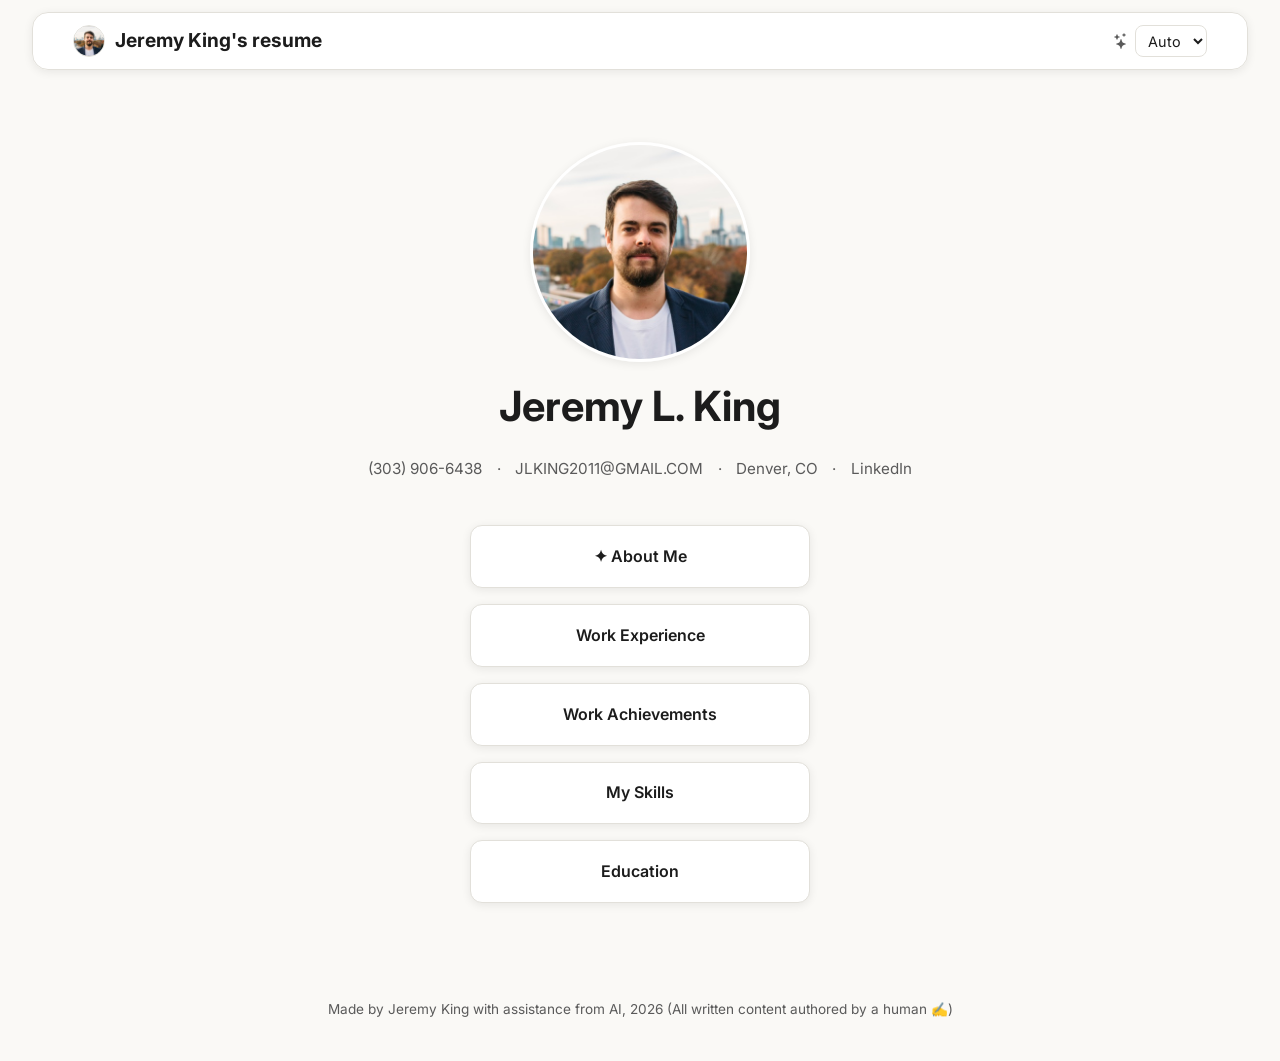
==== index.html @ a073c4af "Initial commit: résumé site Static HTML/CSS/JS résumé site — home page plus About Me, Work Experienc" ====
<!DOCTYPE html>
<html lang="en">
<head>
<meta charset="UTF-8">
<!-- Sets the theme before first paint to avoid a flash of the wrong theme.
     Intentionally inline (must run before CSS/paint, so it cannot be an
     external deferred script) and duplicated byte-for-byte on every page —
     keep all 6 copies identical if you ever touch this. -->
<script>
  (function () {
    var pref = localStorage.getItem('theme-preference') || 'auto';
    var theme = pref === 'auto'
      ? (window.matchMedia('(prefers-color-scheme: dark)').matches ? 'dark' : 'light')
      : pref;
    document.documentElement.setAttribute('data-theme', theme);
  })();
</script>
<meta name="viewport" content="width=device-width, initial-scale=1.0">
<title>Jeremy L King — Résumé</title>
<link rel="icon" type="image/png" href="images/favicon.png" sizes="64x64">
<link rel="preconnect" href="https://fonts.googleapis.com">
<link rel="preconnect" href="https://fonts.gstatic.com" crossorigin>
<link href="https://fonts.googleapis.com/css2?family=Inter:wght@400;500;600;700&display=swap" rel="stylesheet">
<link rel="stylesheet" href="css/style.css">
</head>
<body>

<!-- Header markup is duplicated verbatim on every page (no build step or
     JS include, so the site stays dependency-free and works over file://).
     Keep all 6 pages' header block in sync when editing. -->
<header class="site-header">
  <a class="brand" href="index.html" aria-label="Jeremy King's resume — Home">
    <img class="brand__headshot" src="images/header-headshot.jpg" alt="" width="32" height="32" decoding="async">
    <span class="brand__name">Jeremy King's resume</span>
  </a>
  <div class="theme-switcher">
    <span id="theme-icon" class="theme-switcher__icon" aria-hidden="true"></span>
    <select id="theme-select" aria-label="Theme">
      <option value="dark">Dark</option>
      <option value="light">Light</option>
      <option value="auto">Auto</option>
    </select>
  </div>
</header>

<main class="home">
  <img class="home__headshot" src="images/home-headshot.jpg" alt="Portrait of Jeremy L King" width="220" height="220" decoding="async" fetchpriority="high">
  <h1 class="home__name">Jeremy L. King</h1>
  <p class="home__contact">
    <a href="tel:+13039066438">(303) 906-6438</a>
    <span aria-hidden="true">&middot;</span>
    <a href="mailto:jlking2011@gmail.com">JLKING2011@GMAIL.COM</a>
    <span aria-hidden="true">&middot;</span>
    <span>Denver, CO</span>
    <span aria-hidden="true">&middot;</span>
    <a href="https://www.linkedin.com/in/jeremy-king-a2b45b86" target="_blank" rel="noopener">LinkedIn</a>
  </p>

  <nav class="home__grid" aria-label="Résumé sections">
    <a class="nav-button" href="profile.html">&#10022; About Me</a>
    <a class="nav-button" href="experience.html">Work Experience</a>
    <a class="nav-button" href="achievements.html">Work Achievements</a>
    <a class="nav-button" href="skills.html">My Skills</a>
    <a class="nav-button" href="education.html">Education</a>
  </nav>
</main>

<footer class="site-footer">
  Made by Jeremy King with assistance from AI, 2026 (All written content authored by a human &#9997;&#65039;)
</footer>

<script src="js/theme.js" defer></script>
</body>
</html>
---- css/style.css ----
/* ---------- Theme variables ---------- */
:root {
  --font-sans: 'Inter', -apple-system, BlinkMacSystemFont, 'Segoe UI', Roboto, sans-serif;

  --accent: #06055c;
  --accent-alt: #c9a227;

  --radius: 12px;
  --transition: 180ms ease;
  --max-width: 860px;
}

:root,
[data-theme='light'] {
  --bg: #faf9f6;
  --bg-elevated: #ffffff;
  --text: #1c1c1c;
  --text-muted: #5a5a5a;
  --border: #e2e0da;
  --shadow: 0 2px 10px rgba(0, 0, 0, 0.08);
  --shadow-hover: 0 10px 24px rgba(0, 0, 0, 0.15);
  --button-bg: #ffffff;
  --button-hover-bg: var(--accent);
  --button-hover-text: #ffffff;
  --header-bg: rgba(255, 255, 255, 0.92);
  --letter-bg: #f3ead4;
  --letter-border: #d9c7a0;
}

[data-theme='dark'] {
  --bg: #14181a;
  --bg-elevated: #1d2226;
  --text: #ecebe8;
  --text-muted: #a7a7a2;
  --border: #2b3134;
  --shadow: 0 2px 14px rgba(0, 0, 0, 0.5);
  --shadow-hover: 0 12px 26px rgba(0, 0, 0, 0.55);
  --button-bg: #1d2226;
  --button-hover-bg: var(--accent-alt);
  --button-hover-text: #14181a;
  --header-bg: rgba(36, 41, 45, 0.92);
  --accent: var(--accent-alt);
  --letter-bg: #2b2a28;
  --letter-border: #46443e;
}

/* ---------- Reset / base ---------- */
* {
  box-sizing: border-box;
}

html {
  color-scheme: light dark;
  /* Cross-document view transitions can briefly reveal the <html> root's
     own background (not just <body>'s) while the old/new snapshots are
     compositing. Without this it defaults to white and flashes behind the
     header on every navigation. */
  background: var(--bg);
}

body {
  margin: 0;
  min-height: 100vh;
  background: var(--bg);
  color: var(--text);
  font-family: var(--font-sans);
  line-height: 1.6;
  transition: background var(--transition), color var(--transition);
}

h1, h2, h3, h4 {
  font-family: var(--font-sans);
  line-height: 1.2;
  margin: 0 0 0.6em;
}

a {
  color: var(--accent);
}

img {
  max-width: 100%;
  display: block;
}

/* ---------- Header ---------- */
.site-header {
  position: sticky;
  top: 0.75rem;
  z-index: 10;
  display: flex;
  align-items: center;
  justify-content: space-between;
  gap: 1rem;
  margin: 0.75rem clamp(0.75rem, 4vw, 2rem) 0;
  padding: 0.75rem clamp(1rem, 4vw, 2.5rem);
  background: var(--header-bg);
  border: 1px solid var(--border);
  border-radius: 16px;
  box-shadow: var(--shadow);
}

.brand {
  display: flex;
  align-items: center;
  gap: 0.6rem;
  text-decoration: none;
  color: var(--text);
  border-radius: var(--radius);
  padding: 0.35rem 0.6rem;
  margin: -0.35rem -0.6rem;
  transition: background var(--transition), color var(--transition), transform var(--transition);
}

.brand:hover,
.brand:focus-visible {
  transform: translateY(-1px);
}

.brand:hover .brand__name,
.brand:focus-visible .brand__name {
  text-decoration: underline;
}

.brand__headshot {
  width: 32px;
  height: 32px;
  border-radius: 50%;
  object-fit: cover;
  flex-shrink: 0;
  border: 1px solid var(--border);
}

.brand__name {
  font-family: var(--font-sans);
  font-weight: 700;
  font-size: clamp(0.95rem, 2.5vw, 1.2rem);
  line-height: 1;
  white-space: nowrap;
}

.theme-switcher {
  display: flex;
  align-items: center;
  gap: 0.4rem;
  flex-shrink: 0;
}

.theme-switcher__icon {
  display: flex;
  align-items: center;
  color: var(--text-muted);
  flex-shrink: 0;
}

.theme-switcher__icon svg {
  display: block;
}

.theme-switcher select {
  font-family: var(--font-sans);
  font-size: 0.9rem;
  color: var(--text);
  background: var(--bg-elevated);
  border: 1px solid var(--border);
  border-radius: 8px;
  padding: 0.35rem 0.5rem;
  cursor: pointer;
  transition: border-color var(--transition);
}

.theme-switcher select:hover,
.theme-switcher select:focus-visible {
  border-color: var(--accent);
}

/* ---------- Home page ---------- */
.home {
  max-width: var(--max-width);
  margin: 0 auto;
  padding: clamp(2rem, 6vw, 4.5rem) 1.5rem 4rem;
  text-align: center;
}

.home__headshot {
  width: clamp(160px, 30vw, 220px);
  height: clamp(160px, 30vw, 220px);
  border-radius: 50%;
  object-fit: cover;
  margin: 0 auto 1.25rem;
  box-shadow: var(--shadow);
  border: 3px solid var(--bg-elevated);
}

.home__name {
  font-size: clamp(1.8rem, 4vw, 2.6rem);
}

.home__contact {
  display: flex;
  flex-wrap: wrap;
  justify-content: center;
  gap: 0.3rem 0.9rem;
  color: var(--text-muted);
  margin: 0;
  font-size: 0.95rem;
}

.home__contact a {
  color: var(--text-muted);
  text-decoration: none;
}

.home__contact a:hover,
.home__contact a:focus-visible {
  color: var(--accent);
  text-decoration: underline;
}

.home__grid {
  display: flex;
  flex-direction: column;
  gap: 1rem;
  max-width: 340px;
  margin: 2.75rem auto 0;
}

.nav-button {
  display: flex;
  align-items: center;
  justify-content: center;
  padding: 1.1rem 1.5rem;
  background: var(--button-bg);
  border: 1px solid var(--border);
  border-radius: var(--radius);
  box-shadow: var(--shadow);
  color: var(--text);
  font-weight: 600;
  text-decoration: none;
  transition: background var(--transition), color var(--transition),
    transform var(--transition), box-shadow var(--transition);
}

.nav-button:hover,
.nav-button:focus-visible {
  background: var(--button-hover-bg);
  color: var(--button-hover-text);
  transform: translateY(-3px);
  box-shadow: var(--shadow-hover);
}

/* ---------- Section pages ---------- */
.page {
  max-width: var(--max-width);
  margin: 0 auto;
  padding: clamp(2rem, 6vw, 3.5rem) 1.5rem 4rem;
}

.page__title {
  font-size: clamp(1.8rem, 4vw, 2.4rem);
}

.page__content p {
  color: var(--text);
  max-width: 640px;
}

/* Gives the whole page the feel of a single handwritten letter tucked
   inside a paper (light) / grained (dark) card, rather than plain text. */
.letter {
  max-width: 680px;
  background-color: var(--letter-bg);
  background-image: url("data:image/svg+xml,%3Csvg xmlns='http://www.w3.org/2000/svg' width='120' height='120'%3E%3Cfilter id='n'%3E%3CfeTurbulence type='fractalNoise' baseFrequency='0.85' numOctaves='2' stitchTiles='stitch'/%3E%3C/filter%3E%3Crect width='100%25' height='100%25' filter='url(%23n)' opacity='0.05'/%3E%3C/svg%3E");
  border: 1px solid var(--letter-border);
  border-radius: var(--radius);
  padding: 1.75rem 2rem;
}

.letter p {
  text-align: justify;
  hyphens: auto;
}

.letter .closing-line {
  text-align: center;
}

.closing-line {
  font-weight: 700;
}

.page__content p + p {
  margin-top: 1em;
}

.page__content ul {
  margin: 0.75rem 0 0;
  padding: 0;
  list-style: none;
  max-width: 640px;
}

.page__content li {
  position: relative;
  padding-left: 1.1rem;
  margin-bottom: 0.5rem;
}

.page__content li::before {
  content: '\2014';
  position: absolute;
  left: 0;
  color: var(--accent);
}

.entry {
  margin-bottom: 2.25rem;
}

.entry:last-child {
  margin-bottom: 0;
}

.entry__header {
  display: flex;
  align-items: center;
  gap: 0.9rem;
  margin-bottom: 0.75rem;
}

.entry__header > div {
  flex: 1 1 auto;
  min-width: 0;
}

.entry__logo {
  height: 44px;
  width: auto;
  max-width: 84px;
  object-fit: contain;
  background: #ffffff;
  border: 1px solid var(--border);
  border-radius: 8px;
  padding: 4px;
  flex-shrink: 0;
}

.entry__title {
  font-size: 1.15rem;
  text-transform: uppercase;
  letter-spacing: 0.03em;
  margin-bottom: 0.2rem;
}

.entry__header .entry__title,
.entry__header .entry__group-title {
  margin-bottom: 0;
}

.entry__title-meta {
  text-transform: none;
  letter-spacing: normal;
  font-weight: 400;
  color: var(--text-muted);
}

.entry__role {
  font-size: 1.15rem;
  font-weight: 400;
  line-height: 1.3;
  color: var(--text-muted);
  margin: 0.2rem 0 0;
}

/* Without this, the generic ".page__content p + p" rule below wins on
   specificity (two type selectors) and overrides .entry__role's own
   margin-top, making stacked role lines (e.g. degree + minor) drift out
   of alignment with the line above them. */
.entry__role + .entry__role {
  margin-top: 0.2rem;
}

.entry__group-title {
  font-size: 1.1rem;
  margin-bottom: 0.75rem;
}

.entry-note {
  color: var(--text-muted);
  font-style: italic;
  margin-top: 1.5rem;
}

.skills-list {
  display: flex;
  flex-wrap: wrap;
  gap: 0.6rem;
  list-style: none;
  padding: 0;
  margin: 0.75rem 0 0;
  max-width: 640px;
}

.skills-list li {
  padding: 0.5rem 0.9rem;
  margin: 0;
  background: var(--bg-elevated);
  border: 1px solid var(--border);
  border-radius: 999px;
  font-size: 0.9rem;
}

.skills-list li::before {
  content: none;
}

.back-link {
  display: inline-block;
  margin-top: 2.5rem;
  font-weight: 600;
  text-decoration: none;
}

.back-link:hover,
.back-link:focus-visible {
  text-decoration: underline;
}

/* ---------- Footer ---------- */
.site-footer {
  text-align: center;
  color: var(--text-muted);
  font-size: 0.85rem;
  padding: 2rem 1.5rem 2.5rem;
}
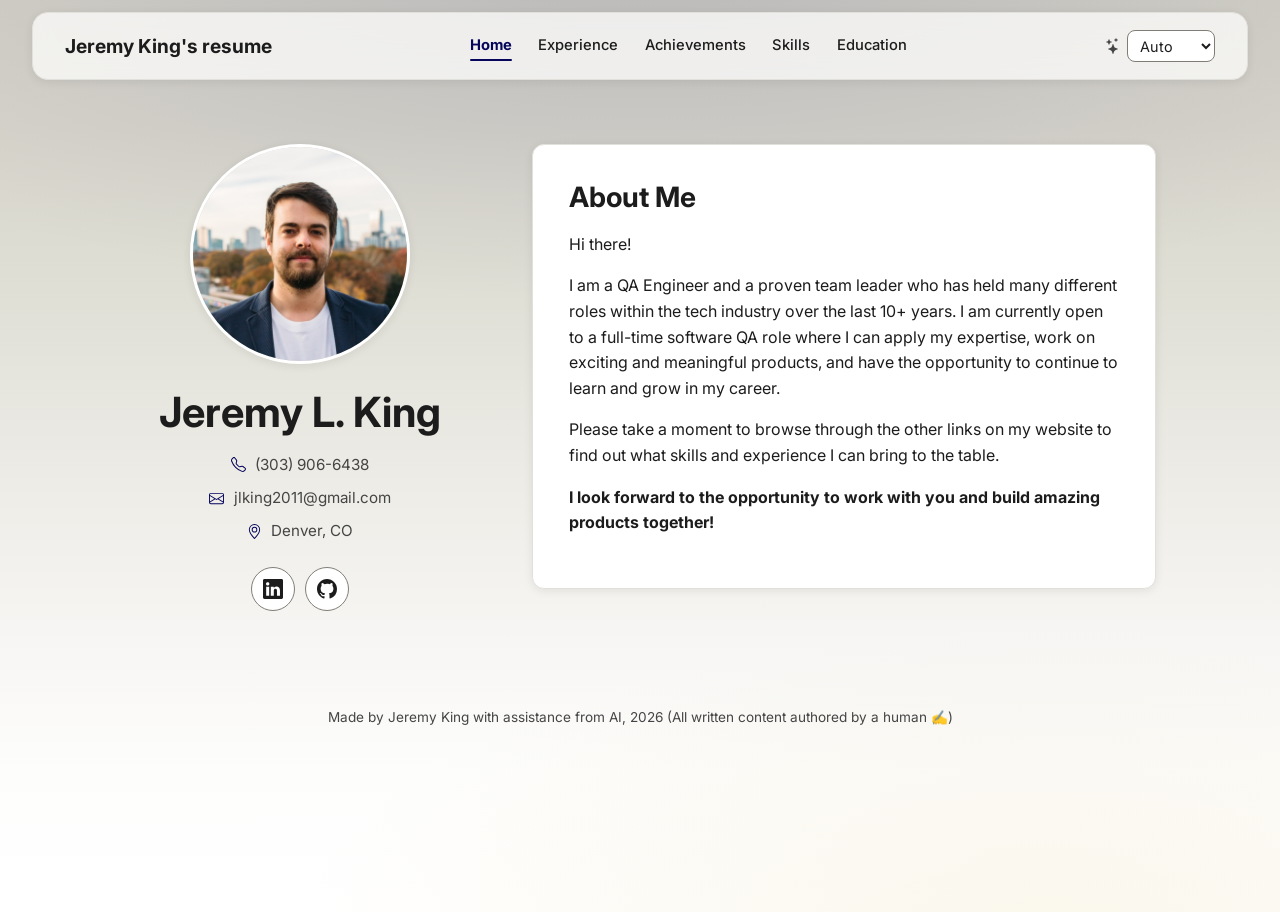
==== commit 2d8591e5: "Redesign: layered gradient, merged home/About, persistent header nav Rebuilds the site's visual lang" ====
--- a/index.html
+++ b/index.html
@@ -5,7 +5,7 @@
 <!-- Sets the theme before first paint to avoid a flash of the wrong theme.
      Intentionally inline (must run before CSS/paint, so it cannot be an
      external deferred script) and duplicated byte-for-byte on every page —
-     keep all 6 copies identical if you ever touch this. -->
+     keep all 5 copies identical if you ever touch this. -->
 <script>
   (function () {
     var pref = localStorage.getItem('theme-preference') || 'auto';
@@ -17,7 +17,9 @@
 </script>
 <meta name="viewport" content="width=device-width, initial-scale=1.0">
 <title>Jeremy L King — Résumé</title>
-<link rel="icon" type="image/png" href="images/favicon.png" sizes="64x64">
+<meta name="description" content="Jeremy L. King — QA Engineer and team leader in Denver, CO. 10+ years across the tech industry.">
+<link rel="icon" href="images/favicon.svg" type="image/svg+xml">
+<link rel="icon" href="images/favicon-32.png" sizes="32x32">
 <link rel="preconnect" href="https://fonts.googleapis.com">
 <link rel="preconnect" href="https://fonts.gstatic.com" crossorigin>
 <link href="https://fonts.googleapis.com/css2?family=Inter:wght@400;500;600;700&display=swap" rel="stylesheet">
@@ -25,14 +27,28 @@
 </head>
 <body>
 
+<a class="skip-link" href="#main">Skip to main content</a>
+
 <!-- Header markup is duplicated verbatim on every page (no build step or
      JS include, so the site stays dependency-free and works over file://).
-     Keep all 6 pages' header block in sync when editing. -->
+     Keep all 5 pages' header block in sync when editing.
+
+     The ONLY difference permitted between copies is which single nav link is
+     flagged as the current page -- exactly one per page. (The attribute is
+     deliberately not named in this comment so that grepping for it returns
+     only real occurrences.) The site title is static text, not a link; the
+     Home item is what navigates home. -->
 <header class="site-header">
-  <a class="brand" href="index.html" aria-label="Jeremy King's resume — Home">
-    <img class="brand__headshot" src="images/header-headshot.jpg" alt="" width="32" height="32" decoding="async">
-    <span class="brand__name">Jeremy King's resume</span>
-  </a>
+  <span class="brand"><span class="brand__name">Jeremy King's resume</span></span>
+  <nav class="site-nav" aria-label="Résumé sections">
+    <ul class="site-nav__list">
+      <li><a href="index.html" aria-current="page">Home</a></li>
+      <li><a href="experience.html">Experience</a></li>
+      <li><a href="achievements.html">Achievements</a></li>
+      <li><a href="skills.html">Skills</a></li>
+      <li><a href="education.html">Education</a></li>
+    </ul>
+  </nav>
   <div class="theme-switcher">
     <span id="theme-icon" class="theme-switcher__icon" aria-hidden="true"></span>
     <select id="theme-select" aria-label="Theme">
@@ -43,26 +59,53 @@
   </div>
 </header>
 
-<main class="home">
-  <img class="home__headshot" src="images/home-headshot.jpg" alt="Portrait of Jeremy L King" width="220" height="220" decoding="async" fetchpriority="high">
-  <h1 class="home__name">Jeremy L. King</h1>
-  <p class="home__contact">
-    <a href="tel:+13039066438">(303) 906-6438</a>
-    <span aria-hidden="true">&middot;</span>
-    <a href="mailto:jlking2011@gmail.com">JLKING2011@GMAIL.COM</a>
-    <span aria-hidden="true">&middot;</span>
-    <span>Denver, CO</span>
-    <span aria-hidden="true">&middot;</span>
-    <a href="https://www.linkedin.com/in/jeremy-king-a2b45b86" target="_blank" rel="noopener">LinkedIn</a>
-  </p>
+<!-- DOM order here is identity → about, which is both the correct reading
+     order and the intended visual order. The two columns are laid out with
+     flex-wrap and no `order`, so focus order can never drift from visual
+     order. Don't reorder these blocks in CSS. -->
+<main class="home" id="main" tabindex="-1">
+  <div class="home__identity">
+    <img class="home__headshot" src="images/home-headshot.jpg" alt="Portrait of Jeremy L King" width="220" height="220" decoding="async" fetchpriority="high">
+    <h1 class="home__name">Jeremy L. King</h1>
 
-  <nav class="home__grid" aria-label="Résumé sections">
-    <a class="nav-button" href="profile.html">&#10022; About Me</a>
-    <a class="nav-button" href="experience.html">Work Experience</a>
-    <a class="nav-button" href="achievements.html">Work Achievements</a>
-    <a class="nav-button" href="skills.html">My Skills</a>
-    <a class="nav-button" href="education.html">Education</a>
-  </nav>
+    <ul class="home__contact">
+      <li>
+        <svg aria-hidden="true" focusable="false" width="15" height="15" viewBox="0 0 16 16" fill="currentColor"><path d="M3.654 1.328a.678.678 0 0 0-1.015-.063L1.605 2.3c-.483.484-.661 1.169-.45 1.77a17.6 17.6 0 0 0 4.168 6.608 17.6 17.6 0 0 0 6.608 4.168c.601.211 1.286.033 1.77-.45l1.034-1.034a.678.678 0 0 0-.063-1.015l-2.307-1.794a.68.68 0 0 0-.58-.122l-2.19.547a1.75 1.75 0 0 1-1.657-.459L5.482 8.062a1.75 1.75 0 0 1-.46-1.657l.548-2.19a.68.68 0 0 0-.122-.58zM1.884.511a1.745 1.745 0 0 1 2.612.163L6.29 2.98c.329.423.445.974.315 1.494l-.547 2.19a.68.68 0 0 0 .178.643l2.457 2.457a.68.68 0 0 0 .644.178l2.189-.547a1.75 1.75 0 0 1 1.494.315l2.306 1.794c.829.645.905 1.87.163 2.611l-1.034 1.034c-.74.74-1.846 1.065-2.877.702a18.6 18.6 0 0 1-7.01-4.42 18.6 18.6 0 0 1-4.42-7.009c-.362-1.03-.037-2.137.703-2.877z"/></svg>
+        <a href="tel:+13039066438">(303) 906-6438</a>
+      </li>
+      <li>
+        <svg aria-hidden="true" focusable="false" width="15" height="15" viewBox="0 0 16 16" fill="currentColor"><path d="M0 4a2 2 0 0 1 2-2h12a2 2 0 0 1 2 2v8a2 2 0 0 1-2 2H2a2 2 0 0 1-2-2zm2-1a1 1 0 0 0-1 1v.217l7 4.2 7-4.2V4a1 1 0 0 0-1-1zm13 2.383-4.708 2.825L15 11.105zm-.034 6.876-5.64-3.471L8 9.583l-1.326-.795-5.64 3.47A1 1 0 0 0 2 13h12a1 1 0 0 0 .966-.741M1 11.105l4.708-2.897L1 5.383z"/></svg>
+        <a href="mailto:jlking2011@gmail.com">jlking2011@gmail.com</a>
+      </li>
+      <li>
+        <svg aria-hidden="true" focusable="false" width="15" height="15" viewBox="0 0 16 16" fill="currentColor"><path d="M12.166 8.94c-.524 1.062-1.234 2.12-1.96 3.07A32 32 0 0 1 8 14.58a32 32 0 0 1-2.206-2.57c-.726-.95-1.436-2.008-1.96-3.07C3.304 7.867 3 6.862 3 6a5 5 0 0 1 10 0c0 .862-.305 1.867-.834 2.94M8 16s6-5.686 6-10A6 6 0 0 0 2 6c0 4.314 6 10 6 10"/><path d="M8 8a2 2 0 1 1 0-4 2 2 0 0 1 0 4m0 1a3 3 0 1 0 0-6 3 3 0 0 0 0 6"/></svg>
+        <span>Denver, CO</span>
+      </li>
+    </ul>
+
+    <ul class="home__social">
+      <li>
+        <a href="https://www.linkedin.com/in/jeremy-king-a2b45b86" target="_blank" rel="noopener">
+          <svg aria-hidden="true" focusable="false" width="20" height="20" viewBox="0 0 16 16" fill="currentColor"><path d="M0 1.146C0 .513.526 0 1.175 0h13.65C15.474 0 16 .513 16 1.146v13.708c0 .633-.526 1.146-1.175 1.146H1.175C.526 16 0 15.487 0 14.854zm4.943 12.248V6.169H2.542v7.225zm-1.2-8.212c.837 0 1.358-.554 1.358-1.248-.015-.709-.52-1.248-1.342-1.248-.822 0-1.359.54-1.359 1.248 0 .694.521 1.248 1.327 1.248zm4.908 8.212V9.359c0-.216.016-.432.08-.586.173-.431.568-.878 1.232-.878.869 0 1.216.662 1.216 1.634v3.865h2.401V9.25c0-2.22-1.184-3.252-2.764-3.252-1.274 0-1.845.7-2.165 1.193v.025h-.016l.016-.025V6.169h-2.4c.03.678 0 7.225 0 7.225z"/></svg>
+          <span class="visually-hidden">LinkedIn profile (opens in a new tab)</span>
+        </a>
+      </li>
+      <li>
+        <a href="https://github.com/jeremylking" target="_blank" rel="noopener">
+          <svg aria-hidden="true" focusable="false" width="20" height="20" viewBox="0 0 16 16" fill="currentColor"><path d="M8 0C3.58 0 0 3.58 0 8c0 3.54 2.29 6.53 5.47 7.59.4.07.55-.17.55-.38 0-.19-.01-.82-.01-1.49-2.01.37-2.53-.49-2.69-.94-.09-.23-.48-.94-.82-1.13-.28-.15-.68-.52-.01-.53.63-.01 1.08.58 1.23.82.72 1.21 1.87.87 2.33.66.07-.52.28-.87.51-1.07-1.78-.2-3.64-.89-3.64-3.95 0-.87.31-1.59.82-2.15-.08-.2-.36-1.02.08-2.12 0 0 .67-.21 2.2.82a7.42 7.42 0 0 1 2-.27c.68 0 1.36.09 2 .27 1.53-1.04 2.2-.82 2.2-.82.44 1.1.16 1.92.08 2.12.51.56.82 1.27.82 2.15 0 3.07-1.87 3.75-3.65 3.95.29.25.54.73.54 1.48 0 1.07-.01 1.93-.01 2.2 0 .21.15.46.55.38A7.99 7.99 0 0 0 16 8c0-4.42-3.58-8-8-8"/></svg>
+          <span class="visually-hidden">GitHub profile (opens in a new tab)</span>
+        </a>
+      </li>
+    </ul>
+  </div>
+
+  <div class="home__about">
+    <h2>About Me</h2>
+    <p>Hi there!</p>
+    <p>I am a QA Engineer and a proven team leader who has held many different roles within the tech industry over the last 10+ years. I am currently open to a full-time software QA role where I can apply my expertise, work on exciting and meaningful products, and have the opportunity to continue to learn and grow in my career.</p>
+    <p>Please take a moment to browse through the other links on my website to find out what skills and experience I can bring to the table.</p>
+    <p class="closing-line">I look forward to the opportunity to work with you and build amazing products together!</p>
+  </div>
 </main>
 
 <footer class="site-footer">
--- a/css/style.css
+++ b/css/style.css
@@ -1,47 +1,98 @@
-/* ---------- Theme variables ---------- */
+/* ---------- Theme variables ----------
+
+   Colour values here are not eyeballed. Because the page backdrop is a
+   viewport-fixed gradient (see "Layered background"), every scroll position
+   exposes the *whole* gradient range to every piece of text, so each
+   foreground was verified against both gradient extremes AND against the
+   translucent header pill composited over both extremes. Worst cases:
+   light --text-muted 4.80:1, dark --text-muted 4.66:1 (WCAG 2.2 AA needs
+   4.5:1 body text, 3:1 UI). If you change a --grad-* stop, a --glow-* alpha,
+   or --text-muted, re-verify before committing.                             */
+
 :root {
   --font-sans: 'Inter', -apple-system, BlinkMacSystemFont, 'Segoe UI', Roboto, sans-serif;
 
-  --accent: #06055c;
-  --accent-alt: #c9a227;
-
   --radius: 12px;
+  --radius-lg: 16px;
   --transition: 180ms ease;
   --max-width: 860px;
+  --max-width-home: 1080px;
+
+  /* Header geometry. --header-h is only ever used for scroll-padding-top, so
+     being slightly off costs a little whitespace, never occluded content. */
+  --header-inset: 0.75rem;
+  --header-h: 4.5rem;
+
+  /* Minimum interactive target (WCAG 2.2 2.5.8 needs 24px; 44px is the
+     comfortable touch size). */
+  --tap: 2.75rem;
+
+  --logo-bg: #ffffff;
 }
 
 :root,
 [data-theme='light'] {
   --bg: #faf9f6;
+  --bg-canvas: #e6e5de;
   --bg-elevated: #ffffff;
   --text: #1c1c1c;
-  --text-muted: #5a5a5a;
+  --text-muted: #454545;
   --border: #e2e0da;
+  --border-strong: #807d76;
+
+  --accent: #06055c;
+  --accent-contrast: #ffffff;
+  --focus-ring: #06055c;
+
+  --grad-top: #d6d4c8;
+  --grad-1: #d8d6cb;
+  --grad-2: #deddd3;
+  --grad-3: #e6e5de;
+  --grad-4: #efeee9;
+  --grad-5: #f7f6f4;
+  --grad-6: #fdfdfc;
+  --grad-bot: #ffffff;
+  --glow-top: rgba(6, 5, 92, 0.13);
+  --glow-bot: rgba(201, 162, 39, 0.09);
+
   --shadow: 0 2px 10px rgba(0, 0, 0, 0.08);
   --shadow-hover: 0 10px 24px rgba(0, 0, 0, 0.15);
-  --button-bg: #ffffff;
-  --button-hover-bg: var(--accent);
-  --button-hover-text: #ffffff;
+
   --header-bg: rgba(255, 255, 255, 0.92);
-  --letter-bg: #f3ead4;
-  --letter-border: #d9c7a0;
+  --header-bg-glass: rgba(255, 255, 255, 0.72);
+  --header-bg-opaque: #ffffff;
 }
 
 [data-theme='dark'] {
   --bg: #14181a;
+  --bg-canvas: #1b1e23;
   --bg-elevated: #1d2226;
   --text: #ecebe8;
-  --text-muted: #a7a7a2;
+  --text-muted: #b8b8b2;
   --border: #2b3134;
+  --border-strong: #7c848a;
+
+  --accent: #dcb43f;
+  --accent-contrast: #14181a;
+  --focus-ring: #e0bb4a;
+
+  --grad-top: #08090b;
+  --grad-1: #0b0c0e;
+  --grad-2: #121417;
+  --grad-3: #1b1e23;
+  --grad-4: #252a2f;
+  --grad-5: #2e343b;
+  --grad-6: #353c44;
+  --grad-bot: #383f47;
+  --glow-top: rgba(6, 5, 92, 0.26);
+  --glow-bot: rgba(201, 162, 39, 0.09);
+
   --shadow: 0 2px 14px rgba(0, 0, 0, 0.5);
   --shadow-hover: 0 12px 26px rgba(0, 0, 0, 0.55);
-  --button-bg: #1d2226;
-  --button-hover-bg: var(--accent-alt);
-  --button-hover-text: #14181a;
+
   --header-bg: rgba(36, 41, 45, 0.92);
-  --accent: var(--accent-alt);
-  --letter-bg: #2b2a28;
-  --letter-border: #46443e;
+  --header-bg-glass: rgba(36, 41, 45, 0.72);
+  --header-bg-opaque: #24292d;
 }
 
 /* ---------- Reset / base ---------- */
@@ -50,28 +101,100 @@
 }
 
 html {
+  /* Fallback for the no-JS / no-attribute case; the per-theme rules below
+     win once the inline <head> script has set data-theme. Declaring it per
+     theme matters because a static "light dark" lets the UA paint the
+     native <select> popup in the wrong scheme when a theme is forced. */
   color-scheme: light dark;
-  /* Cross-document view transitions can briefly reveal the <html> root's
-     own background (not just <body>'s) while the old/new snapshots are
-     compositing. Without this it defaults to white and flashes behind the
-     header on every navigation. */
-  background: var(--bg);
-}
+
+  /* Propagated to the canvas, so this also fills the area exposed by iOS
+     rubber-band overscroll. Deliberately the *midpoint* of the gradient
+     ramp, so a transient seam is minimal at either end. It also remains the
+     flash guard it always was: cross-document view transitions can briefly
+     reveal the root's own background, which would otherwise default to
+     white and flash behind the header on every navigation. */
+  background-color: var(--bg-canvas);
+
+  /* Keeps the sticky header from covering a heading landed on via #hash.
+     Resolves against whichever --header-h the matching breakpoint set, since
+     custom properties are substituted at computed-value time. */
+  scroll-padding-top: calc(var(--header-h) + var(--header-inset) + 1rem);
+}
+
+[data-theme='light'] { color-scheme: light; }
+[data-theme='dark'] { color-scheme: dark; }
 
 body {
   margin: 0;
   min-height: 100vh;
-  background: var(--bg);
+  /* Plain block flow on purpose. A column flex/grid body would let the footer
+     be pinned to the viewport bottom on short pages, but it also stops the
+     header and main from shrinking below their min-content width, which
+     reintroduced horizontal scrolling at 200% text zoom (measured: 9 failures
+     across the width x zoom matrix, and `min-width: 0` on the children did not
+     fix it). Reflow (WCAG 1.4.10) beats footer placement. */
+  /* Must stay transparent. The backdrop below is a negative-z-index child of
+     <html>, which paints above <html>'s background but *below* <body>'s, so
+     any background here would hide the gradient completely. */
+  background: transparent;
   color: var(--text);
   font-family: var(--font-sans);
   line-height: 1.6;
-  transition: background var(--transition), color var(--transition);
+  /* Only engages when a word cannot fit at all (long emails, company names
+     under heavy text zoom); normal wrapping is unaffected. */
+  overflow-wrap: break-word;
+  transition: color var(--transition);
+}
+
+/* ---------- Layered background ----------
+
+   A viewport-fixed pseudo-element rather than a background on <body>:
+   - background-attachment: fixed is unreliable (iOS Safari sizes it to the
+     document) and silently degrades to `scroll` inside any backdrop-filter
+     containing block, which the header introduces.
+   - A document-length gradient resolves to flat within the first screenful
+     on a long page like experience.html, so "dark top, light bottom" would
+     only exist above the fold.
+
+   Bled 15vh past both viewport edges with the ramp clamped flat in the bleed
+   zones, so overscroll cannot reveal the flat canvas colour as a seam. Stop
+   positions are percentages of the element (not vh) so they stay consistent
+   with each other regardless of how the UA resolves viewport units.
+
+   The intermediate stops are a smoothstep -- t*t*(3-2t) -- interpolation of
+   the two endpoints. That easing is what prevents visible Mach banding; a
+   noise/dither overlay would also work but measurably costs 0.2-0.3 off
+   every contrast ratio, which this palette cannot spare.                    */
+html::before {
+  content: '';
+  position: fixed;
+  inset: -15vh 0;
+  z-index: -1;
+  pointer-events: none;
+  background-image:
+    radial-gradient(115% 42% at 50% 8%, var(--glow-top) 0%, transparent 70%),
+    radial-gradient(85% 38% at 82% 92%, var(--glow-bot) 0%, transparent 70%),
+    linear-gradient(
+      180deg,
+      var(--grad-top) 0,
+      var(--grad-top) 11.5%,
+      var(--grad-1) 22.5%,
+      var(--grad-2) 33.5%,
+      var(--grad-3) 44.5%,
+      var(--grad-4) 55.5%,
+      var(--grad-5) 66.5%,
+      var(--grad-6) 77.5%,
+      var(--grad-bot) 88.5%,
+      var(--grad-bot) 100%
+    );
 }
 
 h1, h2, h3, h4 {
   font-family: var(--font-sans);
   line-height: 1.2;
   margin: 0 0 0.6em;
+  /* The sticky header would otherwise cover a heading landed on via #hash. */
+  scroll-margin-top: calc(var(--header-h) + var(--header-inset) + 1rem);
 }
 
 a {
@@ -83,67 +206,183 @@
   display: block;
 }
 
+/* ---------- Accessibility utilities ---------- */
+
+/* Kept in the accessibility tree (unlike display:none) while off-screen. */
+.visually-hidden {
+  position: absolute;
+  width: 1px;
+  height: 1px;
+  margin: -1px;
+  padding: 0;
+  border: 0;
+  overflow: hidden;
+  clip-path: inset(50%);
+  white-space: nowrap;
+}
+
+.skip-link {
+  position: absolute;
+  left: var(--header-inset);
+  top: var(--header-inset);
+  z-index: 100;
+  display: inline-flex;
+  align-items: center;
+  min-height: var(--tap);
+  padding: 0.6rem 1rem;
+  background: var(--bg-elevated);
+  color: var(--text);
+  border: 2px solid var(--focus-ring);
+  border-radius: var(--radius);
+  font-weight: 600;
+  text-decoration: none;
+  transform: translateY(-150%);
+}
+
+.skip-link:focus-visible {
+  transform: none;
+}
+
+/* The default UA ring is easy to lose against a gradient; --focus-ring is
+   verified to at least 3:1 over every point of the backdrop in both themes. */
+:where(a, button, select, summary, [tabindex]):focus-visible {
+  outline: 3px solid var(--focus-ring);
+  outline-offset: 2px;
+}
+
+/* The skip link moves focus here programmatically, so a ring would be noise;
+   tabindex="-1" is required because Safari will not focus a non-focusable
+   fragment target, which would leave focus stranded in the header. */
+main:focus {
+  outline: none;
+}
+
 /* ---------- Header ---------- */
+
+/* Persistent via sticky, not fixed: sticky's containing block is <body>,
+   which spans the document, so it already never leaves the viewport -- and
+   its height is measured by layout rather than hard-coded, which matters
+   because the pill grows to two rows on narrow screens and grows again under
+   text zoom. A fixed header needs a matching offset on <main> and starts
+   eating content the moment that number is wrong. */
 .site-header {
   position: sticky;
-  top: 0.75rem;
+  top: var(--header-inset);
   z-index: 10;
   display: flex;
+  /* A no-op until brand + nav + switcher genuinely cannot share a line (only
+     happens under heavy text zoom). Wrapping beats overflowing; sticky
+     measures the taller pill by itself. */
+  flex-wrap: wrap;
   align-items: center;
-  justify-content: space-between;
-  gap: 1rem;
-  margin: 0.75rem clamp(0.75rem, 4vw, 2rem) 0;
-  padding: 0.75rem clamp(1rem, 4vw, 2.5rem);
+  gap: 0.75rem clamp(0.75rem, 2.5vw, 1.75rem);
+  margin: var(--header-inset) clamp(0.75rem, 4vw, 2rem) 0;
+  padding: 0.7rem clamp(0.9rem, 3vw, 2rem);
   background: var(--header-bg);
   border: 1px solid var(--border);
-  border-radius: 16px;
+  border-radius: var(--radius-lg);
   box-shadow: var(--shadow);
 }
 
+/* Deliberately no transition on `background` here -- Safari flickers the blur
+   mid-transition when backdrop-filter is active on the same element. */
+@supports ((backdrop-filter: blur(1px)) or (-webkit-backdrop-filter: blur(1px))) {
+  .site-header {
+    background: var(--header-bg-glass);
+    -webkit-backdrop-filter: blur(14px) saturate(160%);
+    backdrop-filter: blur(14px) saturate(160%);
+  }
+}
+
+ /* Static site title, not a link -- the Home nav item handles going home.
+    min-width:0 is load-bearing: it lets the title wrap rather than force the
+    header wider than a 320px viewport. */
 .brand {
   display: flex;
+  flex: 0 0 auto;
   align-items: center;
-  gap: 0.6rem;
-  text-decoration: none;
+  min-width: 0;
   color: var(--text);
-  border-radius: var(--radius);
-  padding: 0.35rem 0.6rem;
-  margin: -0.35rem -0.6rem;
-  transition: background var(--transition), color var(--transition), transform var(--transition);
-}
-
-.brand:hover,
-.brand:focus-visible {
-  transform: translateY(-1px);
-}
-
-.brand:hover .brand__name,
-.brand:focus-visible .brand__name {
-  text-decoration: underline;
-}
-
-.brand__headshot {
-  width: 32px;
-  height: 32px;
-  border-radius: 50%;
-  object-fit: cover;
-  flex-shrink: 0;
-  border: 1px solid var(--border);
 }
 
 .brand__name {
-  font-family: var(--font-sans);
   font-weight: 700;
   font-size: clamp(0.95rem, 2.5vw, 1.2rem);
   line-height: 1;
   white-space: nowrap;
 }
 
+.site-nav {
+  display: flex;
+  flex: 1 1 auto;
+  justify-content: center;
+  min-width: 0;
+}
+
+.site-nav__list {
+  display: flex;
+  flex-wrap: wrap;
+  justify-content: center;
+  align-items: center;
+  gap: 0.25rem;
+  margin: 0;
+  padding: 0;
+  list-style: none;
+  font-size: 0.92rem;
+  font-weight: 500;
+}
+
+.site-nav__list a {
+  display: flex;
+  position: relative;
+  align-items: center;
+  justify-content: center;
+  min-height: var(--tap);
+  /* One source of truth for the inline padding: the current-page rule below
+     insets its bar by exactly this much, so the bar always spans the label and
+     nothing more, at every breakpoint. */
+  --nav-pad: 0.7rem;
+  padding: 0 var(--nav-pad);
+  border-radius: 8px;
+  color: var(--text);
+  text-decoration: none;
+  text-decoration-thickness: 2px;
+  text-underline-offset: 4px;
+  white-space: nowrap;
+  transition: color var(--transition);
+}
+
+.site-nav__list a:hover {
+  color: var(--accent);
+  text-decoration: underline;
+}
+
+/* Current page is signalled by weight and a rule as well as colour, so it
+   survives WCAG 1.4.1 (Use of Colour). */
+.site-nav__list a[aria-current='page'] {
+  color: var(--accent);
+  font-weight: 700;
+}
+
+/* A pseudo-element rather than an inset box-shadow: the link box is nearly as
+   tall as the header pill, so a shadow on its bottom edge lands on the pill's
+   rounded border and reads as a rendering artifact. This tucks the rule under
+   the text instead. */
+.site-nav__list a[aria-current='page']::after {
+  content: '';
+  position: absolute;
+  inset-inline: var(--nav-pad);
+  bottom: 0.45rem;
+  height: 2px;
+  border-radius: 2px;
+  background: var(--accent);
+}
+
 .theme-switcher {
   display: flex;
+  flex: 0 0 auto;
   align-items: center;
   gap: 0.4rem;
-  flex-shrink: 0;
 }
 
 .theme-switcher__icon {
@@ -160,9 +399,13 @@
 .theme-switcher select {
   font-family: var(--font-sans);
   font-size: 0.9rem;
+  min-height: 2rem;
+  min-width: 5.5rem;
   color: var(--text);
   background: var(--bg-elevated);
-  border: 1px solid var(--border);
+  /* A form control's boundary is what identifies it, so this one needs the
+     3:1 border (WCAG 1.4.11) that decorative card edges do not. */
+  border: 1px solid var(--border-strong);
   border-radius: 8px;
   padding: 0.35rem 0.5rem;
   cursor: pointer;
@@ -174,11 +417,36 @@
   border-color: var(--accent);
 }
 
-/* ---------- Home page ---------- */
+/* ---------- Home page ----------
+
+   DOM order is identity -> about -> section nav, which is simultaneously the
+   correct reading order and the intended visual order. Do not introduce
+   `order`, `row-reverse`, or `grid-auto-flow: dense` here: any of them would
+   split visual order from focus order (WCAG 1.3.2 / 2.4.3).
+
+   The two columns collapse through flex-wrap rather than a media query, so
+   they reflow on their own content width -- which stays correct under text
+   zoom, where a viewport-px breakpoint would not (WCAG 1.4.4 / 1.4.10).     */
 .home {
-  max-width: var(--max-width);
+  max-width: var(--max-width-home);
   margin: 0 auto;
-  padding: clamp(2rem, 6vw, 4.5rem) 1.5rem 4rem;
+  padding: clamp(2rem, 6vw, 4rem) 1.5rem 4rem;
+  display: flex;
+  flex-wrap: wrap;
+  align-items: flex-start;
+  gap: clamp(1.75rem, 5vw, 3.5rem);
+}
+
+.home__identity {
+  flex: 1 1 17rem;
+  /* Flex items default to min-width:auto, which refuses to shrink below
+     min-content -- so without this a long unbreakable token (the email
+     address) can push the column past the viewport under text zoom. */
+  min-width: 0;
+  max-width: 22rem;
+  /* Portrait, name, contact rows and social icons are all centred within this
+     column. The About prose beside it stays left-aligned -- centred body copy
+     hurts readability, but these are all short single lines. */
   text-align: center;
 }
 
@@ -187,28 +455,44 @@
   height: clamp(160px, 30vw, 220px);
   border-radius: 50%;
   object-fit: cover;
-  margin: 0 auto 1.25rem;
+  margin: 0 auto 1.5rem;
   box-shadow: var(--shadow);
   border: 3px solid var(--bg-elevated);
 }
 
 .home__name {
   font-size: clamp(1.8rem, 4vw, 2.6rem);
+  margin-bottom: 0.35em;
 }
 
 .home__contact {
-  display: flex;
-  flex-wrap: wrap;
+  display: grid;
+  gap: 0.55rem;
+  margin: 0;
+  padding: 0;
+  list-style: none;
+  font-size: 0.95rem;
+  color: var(--text-muted);
+}
+
+.home__contact li {
+  display: flex;
+  align-items: center;
   justify-content: center;
-  gap: 0.3rem 0.9rem;
-  color: var(--text-muted);
-  margin: 0;
-  font-size: 0.95rem;
+  gap: 0.6rem;
+}
+
+.home__contact svg {
+  flex-shrink: 0;
+  color: var(--accent);
 }
 
 .home__contact a {
   color: var(--text-muted);
   text-decoration: none;
+  /* The email address is a single unbreakable token; let it break rather than
+     force the column wider than the viewport. */
+  overflow-wrap: anywhere;
 }
 
 .home__contact a:hover,
@@ -217,36 +501,61 @@
   text-decoration: underline;
 }
 
-.home__grid {
-  display: flex;
-  flex-direction: column;
-  gap: 1rem;
-  max-width: 340px;
-  margin: 2.75rem auto 0;
-}
-
-.nav-button {
-  display: flex;
+.home__social {
+  display: flex;
+  justify-content: center;
+  gap: 0.6rem;
+  margin: 1.5rem 0 0;
+  padding: 0;
+  list-style: none;
+}
+
+.home__social a {
+  display: inline-flex;
   align-items: center;
   justify-content: center;
-  padding: 1.1rem 1.5rem;
-  background: var(--button-bg);
+  width: var(--tap);
+  height: var(--tap);
+  border-radius: 50%;
+  border: 1px solid var(--border-strong);
+  background: var(--bg-elevated);
+  color: var(--text);
+  transition: background var(--transition), color var(--transition),
+    border-color var(--transition), transform var(--transition);
+}
+
+.home__social a:hover,
+.home__social a:focus-visible {
+  background: var(--accent);
+  border-color: var(--accent);
+  color: var(--accent-contrast);
+  transform: translateY(-2px);
+}
+
+.home__about {
+  flex: 3 1 24rem;
+  min-width: 0;
+  padding: clamp(1.5rem, 3vw, 2.25rem);
+  background: var(--bg-elevated);
   border: 1px solid var(--border);
   border-radius: var(--radius);
   box-shadow: var(--shadow);
-  color: var(--text);
-  font-weight: 600;
-  text-decoration: none;
-  transition: background var(--transition), color var(--transition),
-    transform var(--transition), box-shadow var(--transition);
-}
-
-.nav-button:hover,
-.nav-button:focus-visible {
-  background: var(--button-hover-bg);
-  color: var(--button-hover-text);
-  transform: translateY(-3px);
-  box-shadow: var(--shadow-hover);
+}
+
+.home__about h2 {
+  font-size: clamp(1.4rem, 3vw, 1.75rem);
+}
+
+.home__about p {
+  max-width: 60ch;
+}
+
+.home__about p + p {
+  margin-top: 1em;
+}
+
+.closing-line {
+  font-weight: 700;
 }
 
 /* ---------- Section pages ---------- */
@@ -265,30 +574,6 @@
   max-width: 640px;
 }
 
-/* Gives the whole page the feel of a single handwritten letter tucked
-   inside a paper (light) / grained (dark) card, rather than plain text. */
-.letter {
-  max-width: 680px;
-  background-color: var(--letter-bg);
-  background-image: url("data:image/svg+xml,%3Csvg xmlns='http://www.w3.org/2000/svg' width='120' height='120'%3E%3Cfilter id='n'%3E%3CfeTurbulence type='fractalNoise' baseFrequency='0.85' numOctaves='2' stitchTiles='stitch'/%3E%3C/filter%3E%3Crect width='100%25' height='100%25' filter='url(%23n)' opacity='0.05'/%3E%3C/svg%3E");
-  border: 1px solid var(--letter-border);
-  border-radius: var(--radius);
-  padding: 1.75rem 2rem;
-}
-
-.letter p {
-  text-align: justify;
-  hyphens: auto;
-}
-
-.letter .closing-line {
-  text-align: center;
-}
-
-.closing-line {
-  font-weight: 700;
-}
-
 .page__content p + p {
   margin-top: 1em;
 }
@@ -302,15 +587,22 @@
 
 .page__content li {
   position: relative;
-  padding-left: 1.1rem;
+  padding-left: 1.15rem;
   margin-bottom: 0.5rem;
 }
 
+/* Small accent dot. Absolutely positioned against the first line's optical
+   centre rather than baseline-aligned, so it stays put when an item wraps to
+   several lines. */
 .page__content li::before {
-  content: '\2014';
+  content: '';
   position: absolute;
-  left: 0;
-  color: var(--accent);
+  left: 0.1rem;
+  top: 0.62em;
+  width: 5px;
+  height: 5px;
+  border-radius: 50%;
+  background: var(--accent);
 }
 
 .entry {
@@ -338,7 +630,8 @@
   width: auto;
   max-width: 84px;
   object-fit: contain;
-  background: #ffffff;
+  /* Company marks assume a white field in both themes. */
+  background: var(--logo-bg);
   border: 1px solid var(--border);
   border-radius: 8px;
   padding: 4px;
@@ -372,7 +665,7 @@
   margin: 0.2rem 0 0;
 }
 
-/* Without this, the generic ".page__content p + p" rule below wins on
+/* Without this, the generic ".page__content p + p" rule above wins on
    specificity (two type selectors) and overrides .entry__role's own
    margin-top, making stacked role lines (e.g. degree + minor) drift out
    of alignment with the line above them. */
@@ -414,18 +707,6 @@
   content: none;
 }
 
-.back-link {
-  display: inline-block;
-  margin-top: 2.5rem;
-  font-weight: 600;
-  text-decoration: none;
-}
-
-.back-link:hover,
-.back-link:focus-visible {
-  text-decoration: underline;
-}
-
 /* ---------- Footer ---------- */
 .site-footer {
   text-align: center;
@@ -434,3 +715,213 @@
   padding: 2rem 1.5rem 2.5rem;
 }
 
+/* ---------- Responsive ---------- */
+
+/* Five nav items plus the brand and the switcher no longer share one line
+   below ~900px. Rather than let flex-wrap produce a ragged result (its row
+   heights bounced between 68px and 140px across this range), make the two-row
+   layout deliberate: brand + switcher on row 1, nav on row 2.
+
+   Laid out with grid-template-areas rather than flex `order` on purpose:
+   `order` would put the nav last visually while it stays second in the DOM,
+   splitting visual order from focus order (WCAG 2.4.3). Grid areas reposition
+   boxes without touching the flow sequence. The floating pill is kept here --
+   only below 600px does it become a full-bleed bar.
+
+   960px, not the measured 949px threshold: the measurement is Chromium with
+   Inter loaded, and a different engine or a fallback font shifts it. The 11px
+   of margin costs one slightly-early wrap and buys immunity to that. */
+@media (max-width: 60em) {
+  :root {
+    --header-h: 8.5rem; /* measured: 113-120px across this range */
+  }
+
+  .site-header {
+    display: grid;
+    grid-template-columns: auto 1fr auto;
+    grid-template-areas:
+      'brand . theme'
+      'nav nav nav';
+  }
+
+  .brand { grid-area: brand; }
+  .theme-switcher { grid-area: theme; }
+
+  .site-nav {
+    grid-area: nav;
+    padding-top: 0.4rem;
+    border-top: 1px solid var(--border);
+  }
+
+  .site-nav__list {
+    width: 100%;
+    justify-content: space-between;
+    font-size: 0.85rem;
+    gap: 0.15rem 0.25rem;
+  }
+
+  .site-nav__list a {
+    --nav-pad: 0.5rem;
+  }
+}
+
+/* Below 600px the pill becomes a full-bleed bar. */
+@media (max-width: 37.5em) {
+  :root {
+    --header-inset: 0rem;
+    --header-h: 8rem; /* measured: 124px */
+  }
+
+  .site-header {
+    margin-inline: 0;
+    padding: 0.55rem 0.75rem;
+    border-inline: 0;
+    border-top: 0;
+    border-radius: 0;
+  }
+
+  /* Row 1 has to fit brand + switcher inside the viewport. If it doesn't, the
+     grid overflows horizontally and -- worse -- hands the nav row a phantom
+     width, so the nav then never wraps either. Letting the brand title break
+     across lines and trimming the select is what keeps both rows honest at
+     320px. Nothing is hidden or abbreviated. */
+  .brand__name {
+    white-space: normal;
+    font-size: 0.9rem;
+    line-height: 1.15;
+  }
+
+  .theme-switcher select {
+    min-width: 4.75rem;
+  }
+
+  .site-nav__list {
+    font-size: 0.8rem;
+  }
+
+  .site-nav__list a {
+    --nav-pad: 0.35rem;
+  }
+
+  .skip-link {
+    left: 0.5rem;
+    top: 0.5rem;
+  }
+}
+
+/* Only breakpoint the home page needs: once flex-wrap has stacked the columns,
+   drop the identity column's width cap so its centred contents sit in the
+   middle of the page rather than in the middle of a 22rem box on the left.
+   (The centring itself is unconditional -- see .home__identity.) */
+@media (max-width: 43.75em) {
+  .home__identity {
+    max-width: none;
+  }
+}
+
+/* Narrowest phones: the five labels no longer fit on one line. Left to
+   flex-wrap they break 4 + 1, stranding "Education" on a row of its own, so
+   switch to an explicit 3 + 2 grid. Still nothing hidden or abbreviated. */
+@media (max-width: 24em) {
+  :root {
+    --header-h: 10.5rem; /* measured: 161px once the nav wraps to 3 + 2 */
+  }
+
+  /* auto-fit + min(), not repeat(3, 1fr): `em` in a media query always
+     resolves against the initial 16px, so this block still applies under text
+     zoom -- and three fixed tracks then cannot shrink, overflowing the
+     viewport. This yields 3 columns (the intended 3 + 2) at normal size and
+     degrades to fewer, then one, as the text grows. */
+  .site-nav__list {
+    display: grid;
+    grid-template-columns: repeat(auto-fit, minmax(min(5.5rem, 100%), 1fr));
+    gap: 0.15rem 0.25rem;
+  }
+
+  /* The 1fr track is wider than the label, so shrink each item to its content
+     and centre it in the track. Without this the current-page bar stretches
+     across the whole cell instead of underlining the word. The links keep
+     min-width: 2.75rem, so the 44px target is unaffected. */
+  .site-nav__list li {
+    justify-self: center;
+  }
+}
+
+/* ---------- User preferences ---------- */
+
+/* Not enabled unconditionally: smooth scrolling is exactly what
+   prefers-reduced-motion asks you to skip. */
+@media (prefers-reduced-motion: no-preference) {
+  html {
+    scroll-behavior: smooth;
+  }
+}
+
+@media (prefers-reduced-motion: reduce) {
+  *,
+  *::before,
+  *::after {
+    animation-duration: 0.01ms !important;
+    animation-iteration-count: 1 !important;
+    transition-duration: 0.01ms !important;
+    scroll-behavior: auto !important;
+  }
+
+  /* Zeroing the duration still leaves an instant jump, so the lifts have to
+     be removed outright. */
+  .home__social a:hover,
+  .home__social a:focus-visible {
+    transform: none;
+  }
+}
+
+@media (prefers-reduced-transparency: reduce) {
+  .site-header {
+    background: var(--header-bg-opaque);
+    -webkit-backdrop-filter: none;
+    backdrop-filter: none;
+  }
+}
+
+@media (forced-colors: active) {
+  html::before {
+    display: none;
+  }
+
+  :where(a, button, select, summary, [tabindex]):focus-visible {
+    outline-color: Highlight;
+  }
+
+  /* System colours ignore our accent, so fall back to an underline the forced
+     palette will actually render. */
+  .site-nav__list a[aria-current='page'] {
+    text-decoration: underline;
+  }
+
+  .site-nav__list a[aria-current='page']::after {
+    display: none;
+  }
+
+  /* A dot drawn with background-color disappears once the UA forces
+     backgrounds, so swap in a real bullet glyph (text keeps its colour). */
+  .page__content li::before {
+    content: '\2022';
+    position: absolute;
+    top: 0;
+    left: 0;
+    width: auto;
+    height: auto;
+    background: none;
+  }
+}
+
+@media print {
+  html::before {
+    display: none;
+  }
+
+  .site-header,
+  .skip-link {
+    display: none;
+  }
+}
